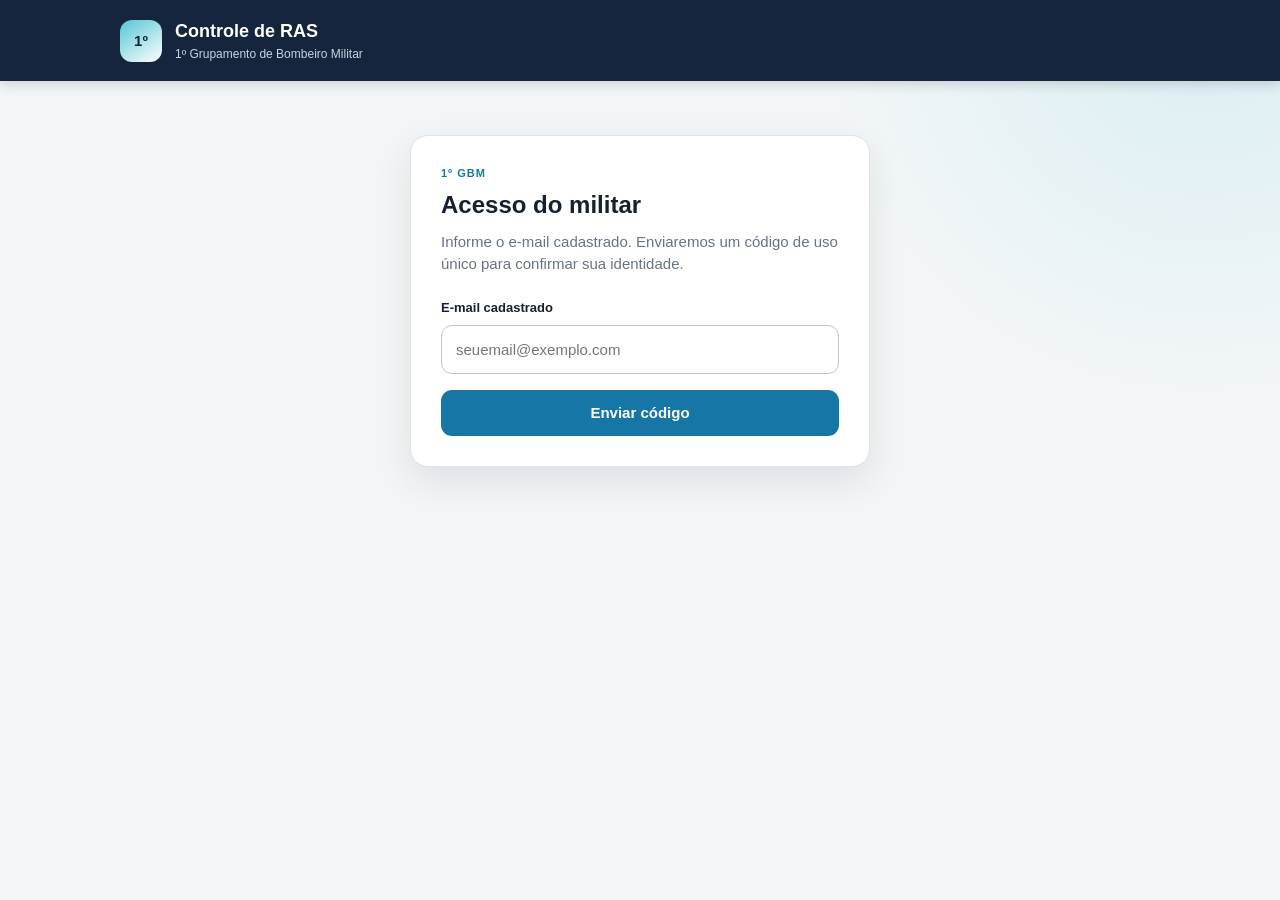
==== index.html @ 60dcc7a2 "Publica portal RAS do 1º GBM" ====
<!doctype html>
<html lang="pt-BR">
  <head>
    <meta charset="utf-8">
    <meta name="viewport" content="width=device-width, initial-scale=1">
    <meta http-equiv="refresh" content="0; url=./01gbm/">
    <meta name="robots" content="noindex">
    <title>Controle de RAS | BravoNexo</title>
  </head>
  <body>
    <p>Redirecionando para o <a href="./01gbm/">Controle de RAS do 1º GBM</a>…</p>
  </body>
</html>
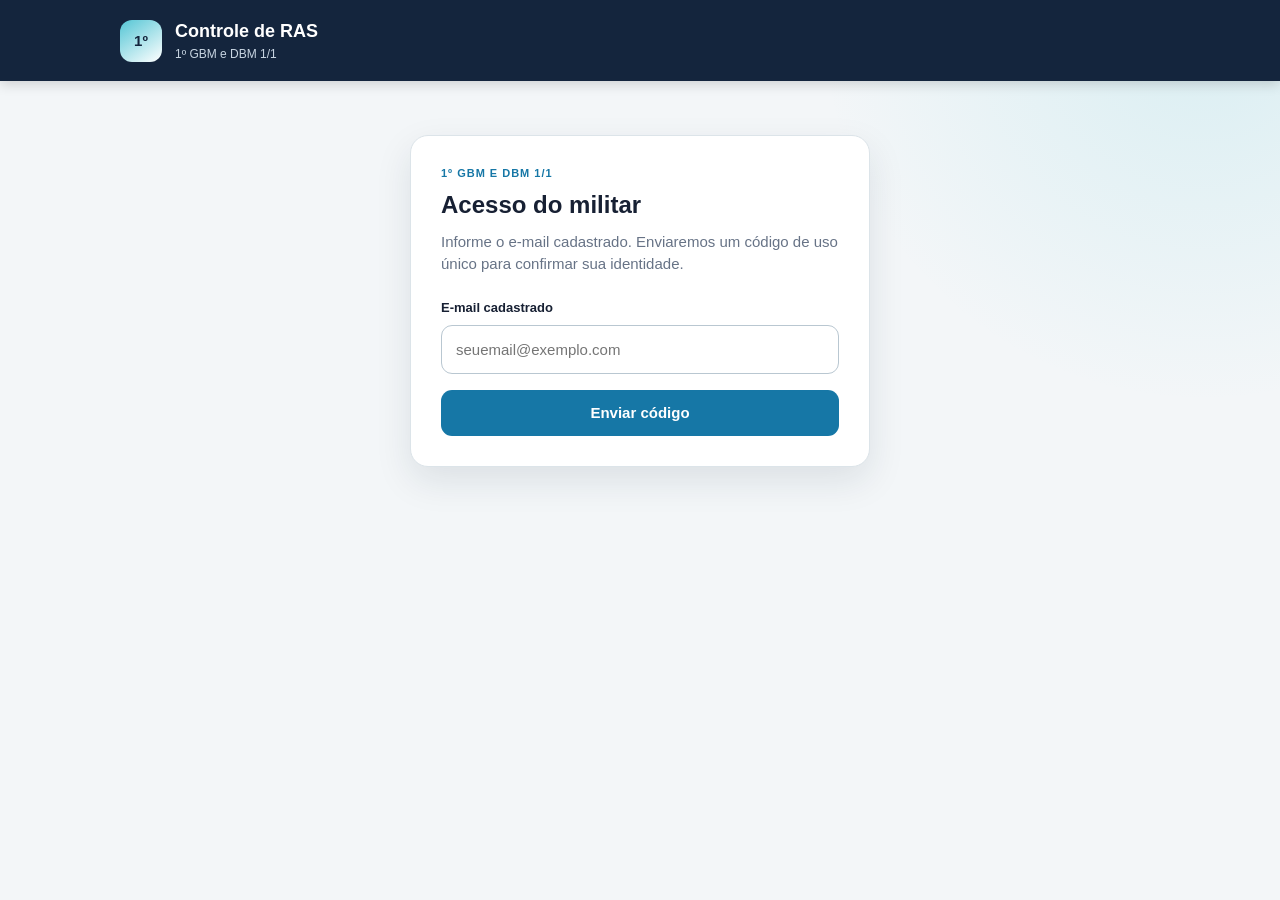
==== commit 5d17db31: "Atualiza identificação do 1º GBM e DBM 1/1" ====
--- a/index.html
+++ b/index.html
@@ -8,6 +8,6 @@
     <title>Controle de RAS | BravoNexo</title>
   </head>
   <body>
-    <p>Redirecionando para o <a href="./01gbm/">Controle de RAS do 1º GBM</a>…</p>
+    <p>Redirecionando para o <a href="./01gbm/">Controle de RAS do 1º GBM e DBM 1/1</a>…</p>
   </body>
 </html>
